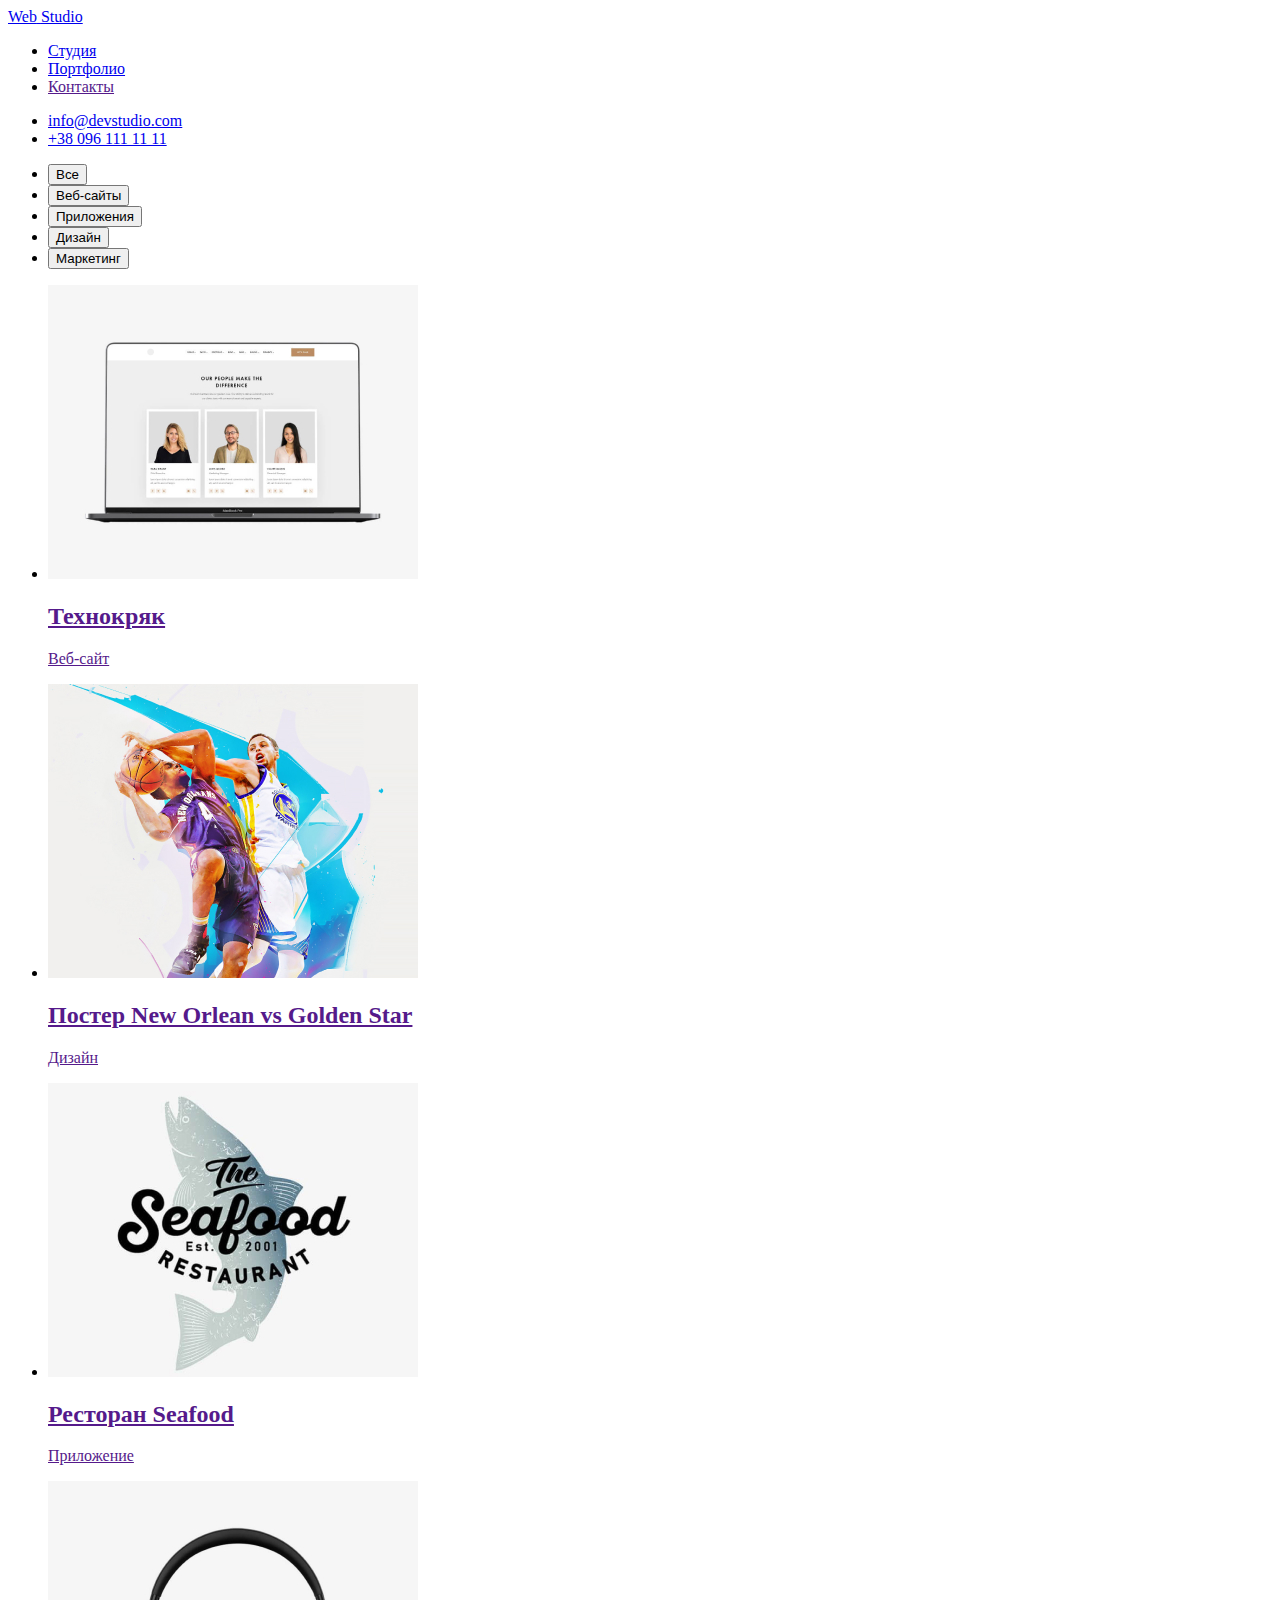
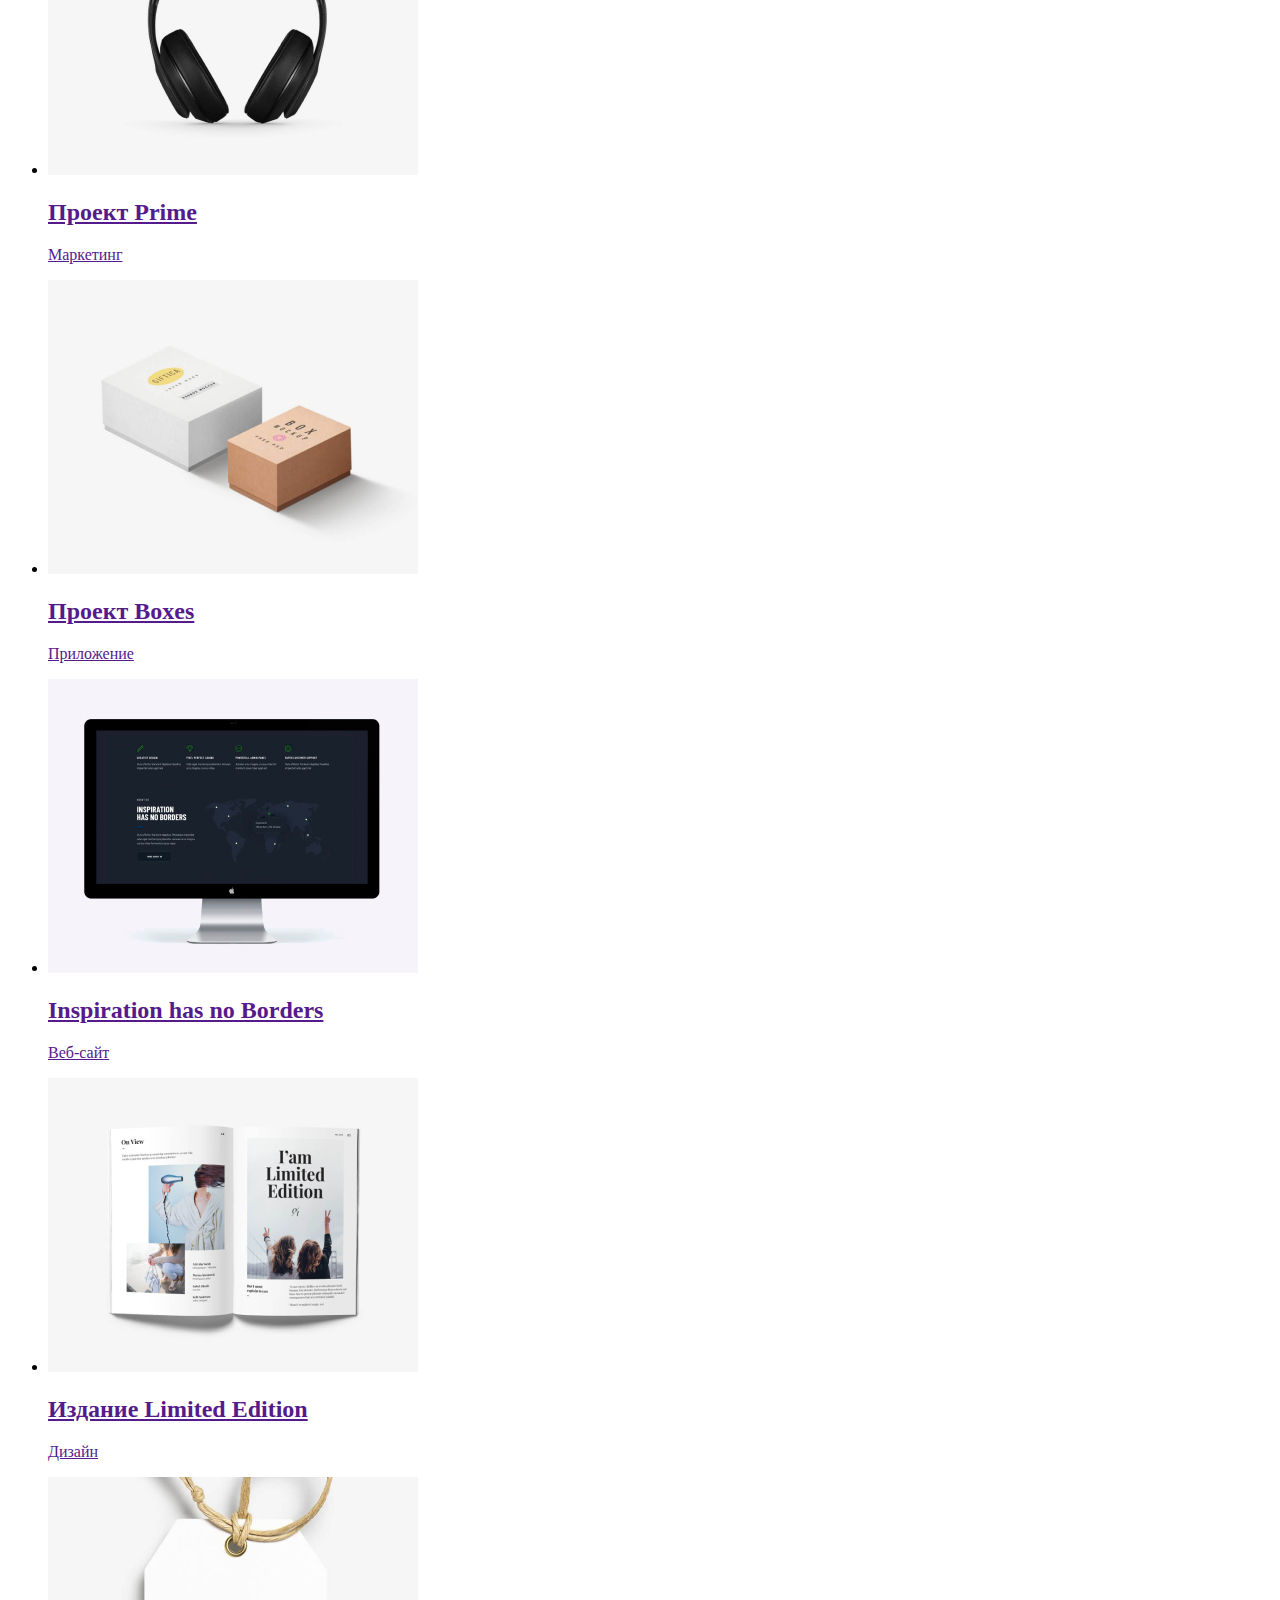
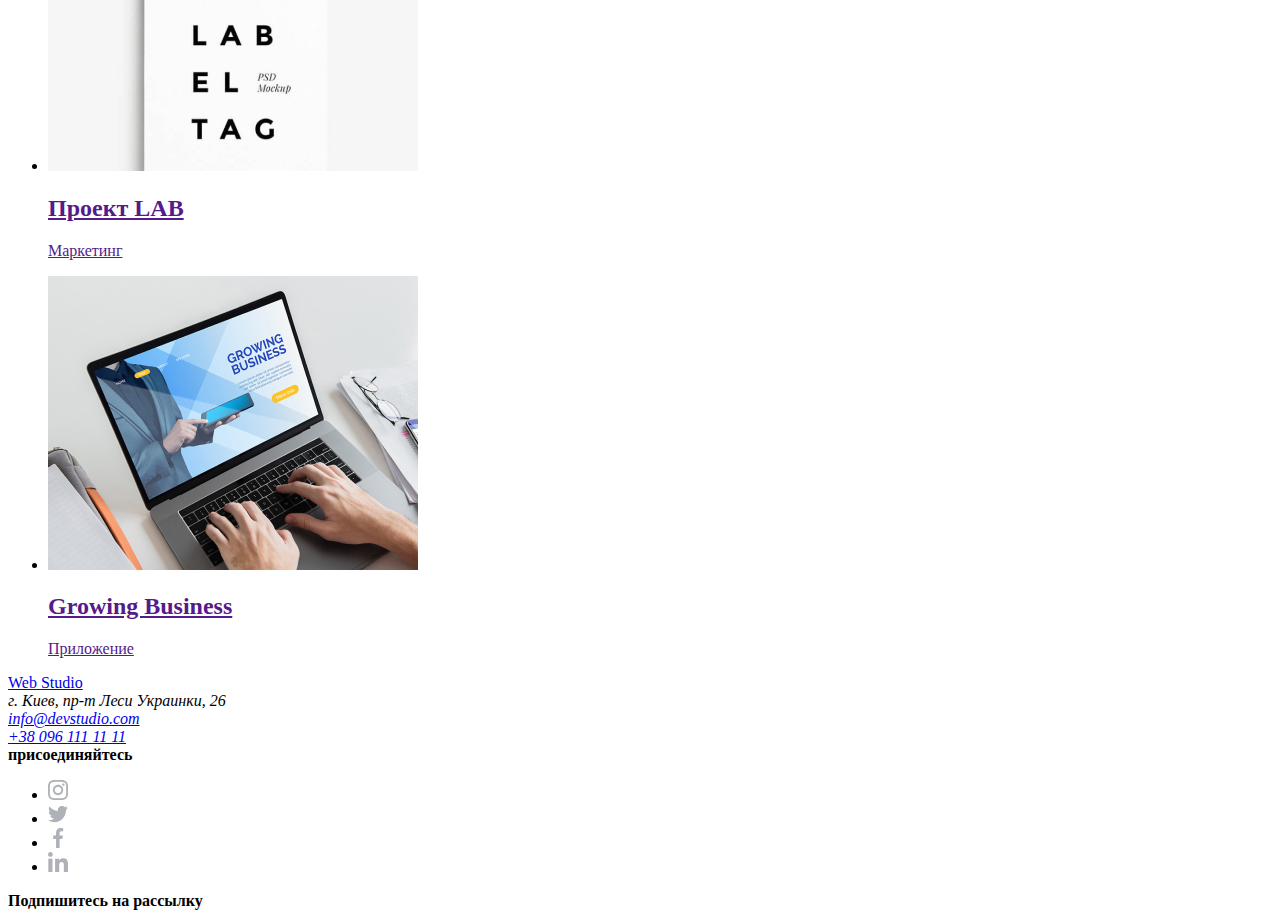
==== portfolio.html @ ca80d42d "Добавляет разметку страницы портфолио" ====
<!DOCTYPE html>
<html lang="ru">
  <head>
    <meta charset="UTF-8" />
    <meta name="viewport" content="width=device-width, initial-scale=1.0" />
    <meta http-equiv="X-UA-Compatible" content="ie=edge" />
    <title>Портфолио</title>
    <link
      href="https://fonts.googleapis.com/css2?family=Raleway:wght@700&family=Roboto:wght@400;500;700;900&display=swap"
      rel="stylesheet"
    />
    <link rel="stylesheet" href="./css/normalize.css" />
    <link rel="stylesheet" href="./css/styles.css" />
  </head>
  <body class="page">
    <!-- Шапка сайта -->
    <header>
      <div class="container main-nav">
        <nav class="header-nav">
          <a href="./index.html" class="logo">
            <span class="web-logo">Web</span>
            <span class="studio-logo">Studio</span>
          </a>
          <ul class="list nav site-nav">
            <li class="item"><a href="./index.html" class="link">Студия</a></li>
            <li class="item">
              <a href="./portfolio.html" class="link current">Портфолио</a>
            </li>
            <li class="item"><a href="" class="link">Контакты</a></li>
          </ul>
        </nav>
        <ul class="list nav contact-nav">
          <li class="item">
            <a
              href="mailto:info@devstudio.com"
              class="link"
              aria-label="envelope"
              >info@devstudio.com</a
            >
          </li>
          <li class="item">
            <a href="tel:+380961111111" class="link" aria-label="mobilephine"
              >+38 096 111 11 11</a
            >
          </li>
        </ul>
      </div>
    </header>

    <!-- Работы -->
    <section class="portfolio">
      <div class="container">
        <h1 class="section-title" hidden>Примеры работ</h1>
        <!-- Фильтр -->
        <ul class="list button-list">
          <li class="button-item">
            <button type="button" class="btn portfolio-button">Все</button>
          </li>
          <li class="button-item">
            <button type="button" class="btn portfolio-button">
              Веб-сайты
            </button>
          </li>
          <li class="button-item">
            <button type="button" class="btn portfolio-button">
              Приложения
            </button>
          </li>
          <li class="button-item">
            <button type="button" class="btn portfolio-button">Дизайн</button>
          </li>
          <li class="button-item">
            <button type="button" class="btn portfolio-button">
              Маркетинг
            </button>
          </li>
        </ul>
        <ul class="list portfolio-list">
          <li class="portfolio-item">
            <a href="" class="item-link">
              <img
                class="portfolio-picture"
                src="./images/portfolio/techno.jpg"
                alt="Технокряк"
                width="370"
              />
              <div class="portfolio-titles">
                <h2 class="item-title">Технокряк</h2>
                <p class="item-specification">Веб-сайт</p>
              </div>
              <!-- <p class="item-description">
                      Технокряк это современная площадка распространения коронавируса.
                      Компании используют эту платформу для цифрового шпионажа и атак на
                      защищённые сервера конкурентов.
                    </p> -->
            </a>
          </li>
          <li class="portfolio-item">
            <a href="" class="item-link">
              <img
                class="portfolio-picture"
                src="./images/portfolio/poster.jpg"
                alt="Постер"
                width="370"
              />
              <div class="portfolio-titles">
                <h2 class="item-title">
                  Постер New Orlean vs Golden Star
                </h2>
                <p class="item-specification">Дизайн</p>
              </div>
              <!-- <p class="item-description">
                      Технокряк это современная площадка распространения коронавируса.
                      Компании используют эту платформу для цифрового шпионажа и атак на
                      защищённые сервера конкурентов.
                    </p> -->
            </a>
          </li>
          <li class="portfolio-item">
            <a href="" class="item-link">
              <img
                class="portfolio-picture"
                src="./images/portfolio/seafood.jpg"
                alt="Ресторан"
                width="370"
              />
              <div class="portfolio-titles">
                <h2 class="item-title">Ресторан Seafood</h2>
                <p class="item-specification">Приложение</p>
              </div>
              <!-- <p class="item-description">
                      Технокряк это современная площадка распространения коронавируса.
                      Компании используют эту платформу для цифрового шпионажа и атак на
                      защищённые сервера конкурентов.
                    </p> -->
            </a>
          </li>
          <li class="portfolio-item">
            <a href="" class="item-link">
              <img
                class="portfolio-picture"
                src="./images/portfolio/prime.jpg"
                alt="Прайм"
                width="370"
              />
              <div class="portfolio-titles">
                <h2 class="item-title">Проект Prime</h2>
                <p class="item-specification">Маркетинг</p>
              </div>
              <!-- <p class="item-description">
                      Технокряк это современная площадка распространения коронавируса.
                      Компании используют эту платформу для цифрового шпионажа и атак на
                      защищённые сервера конкурентов.
                    </p> -->
            </a>
          </li>
          <li class="portfolio-item">
            <a href="" class="item-link">
              <img
                class="portfolio-picture"
                src="./images/portfolio/boxes.jpg"
                alt="Коробки"
                width="370"
              />
              <div class="portfolio-titles">
                <h2 class="item-title">Проект Boxes</h2>
                <p class="item-specification">Приложение</p>
              </div>
              <!-- <p class="item-description">
                      Технокряк это современная площадка распространения коронавируса.
                      Компании используют эту платформу для цифрового шпионажа и атак на
                      защищённые сервера конкурентов.
                    </p> -->
            </a>
          </li>
          <li class="portfolio-item">
            <a href="" class="item-link">
              <img
                class="portfolio-picture"
                src="./images/portfolio/site-inspiration.jpg"
                alt="Веб-сайт"
                width="370"
              />
              <div class="portfolio-titles">
                <h2 class="item-title">
                  Inspiration has no Borders
                </h2>
                <p class="item-specification">Веб-сайт</p>
              </div>
              <!-- <p class="item-description">
                      Технокряк это современная площадка распространения коронавируса.
                      Компании используют эту платформу для цифрового шпионажа и атак на
                      защищённые сервера конкурентов.
                    </p> -->
            </a>
          </li>
          <li class="portfolio-item">
            <a href="" class="item-link">
              <img
                class="portfolio-picture"
                src="./images/portfolio/limited-edition.jpg"
                alt="Издание"
                width="370"
              />
              <div class="portfolio-titles">
                <h2 class="item-title">Издание Limited Edition</h2>
                <p class="item-specification">Дизайн</p>
              </div>
              <!-- <p class="item-description">
                      Технокряк это современная площадка распространения коронавируса.
                      Компании используют эту платформу для цифрового шпионажа и атак на
                      защищённые сервера конкурентов.
                    </p> -->
            </a>
          </li>
          <li class="portfolio-item">
            <a href="" class="item-link">
              <img
                class="portfolio-picture"
                src="./images/portfolio/lab.jpg"
                alt="Проект"
                width="370"
              />
              <div class="portfolio-titles">
                <h2 class="item-title">Проект LAB</h2>
                <p class="item-specification">Маркетинг</p>
              </div>
              <!-- <p class="item-description">
                      Технокряк это современная площадка распространения коронавируса.
                      Компании используют эту платформу для цифрового шпионажа и атак на
                      защищённые сервера конкурентов.
                    </p> -->
            </a>
          </li>
          <li class="portfolio-item">
            <a href="" class="item-link">
              <img
                class="portfolio-picture"
                src="./images/portfolio/business.jpg"
                alt="Приложения-для-бизнеса"
                width="370"
              />
              <div class="portfolio-titles">
                <h2 class="item-title">Growing Business</h2>
                <p class="item-specification">Приложение</p>
              </div>
              <!-- <p class="item-description">
                      Технокряк это современная площадка распространения коронавируса.
                      Компании используют эту платформу для цифрового шпионажа и атак на
                      защищённые сервера конкурентов.
                    </p> -->
            </a>
          </li>
        </ul>
      </div>
    </section>

    <!-- Футер -->
    <footer class="footer">
      <div class="container footer-flex">
        <div class="address">
          <a href="./index.html" class="logo">
            <span class="web-logo">Web</span>
            <span class="studio-logo">Studio</span>
          </a>

          <address class="footer-address">
            <span class="location"> г. Киев, пр-т Леси Украинки, 26</span>
            <br />
            <a
              href="mailto:info@devstudio.com"
              class="link mail-link"
              aria-label="envelope"
              >info@devstudio.com</a
            >
            <br />
            <a href="tel:+380961111111" class="link" aria-label="mobilephine"
              >+38 096 111 11 11</a
            >
          </address>
        </div>
        <div class="join">
          <b class="call-to-action">присоединяйтесь</b>
          <ul class="list socials-list">
            <li class="socials-item">
              <a class="social-link" href=""
                ><img
                  class="social-img"
                  src="./images/social-icons/instagram.svg"
                  alt="Инстаграм"
                  width="20"
              /></a>
            </li>
            <li class="socials-item">
              <a class="social-link" href=""
                ><img
                  class="social-img"
                  src="./images/social-icons/twitter.svg"
                  alt="Твиттер"
                  width="20"
              /></a>
            </li>
            <li class="socials-item">
              <a class="social-link" href=""
                ><img
                  class="social-img"
                  src="./images/social-icons/facebook.svg"
                  alt="Фейсбук"
                  width="20"
              /></a>
            </li>
            <li class="socials-item">
              <a class="social-link" href=""
                ><img
                  class="social-img"
                  src="./images/social-icons/linkedin.svg"
                  alt="Линкедин"
                  width="20"
              /></a>
            </li>
          </ul>
        </div>
        <div class="mailing">
          <b class="call-to-action">Подпишитесь на рассылку</b>
        </div>
      </div>
    </footer>
  </body>
</html>
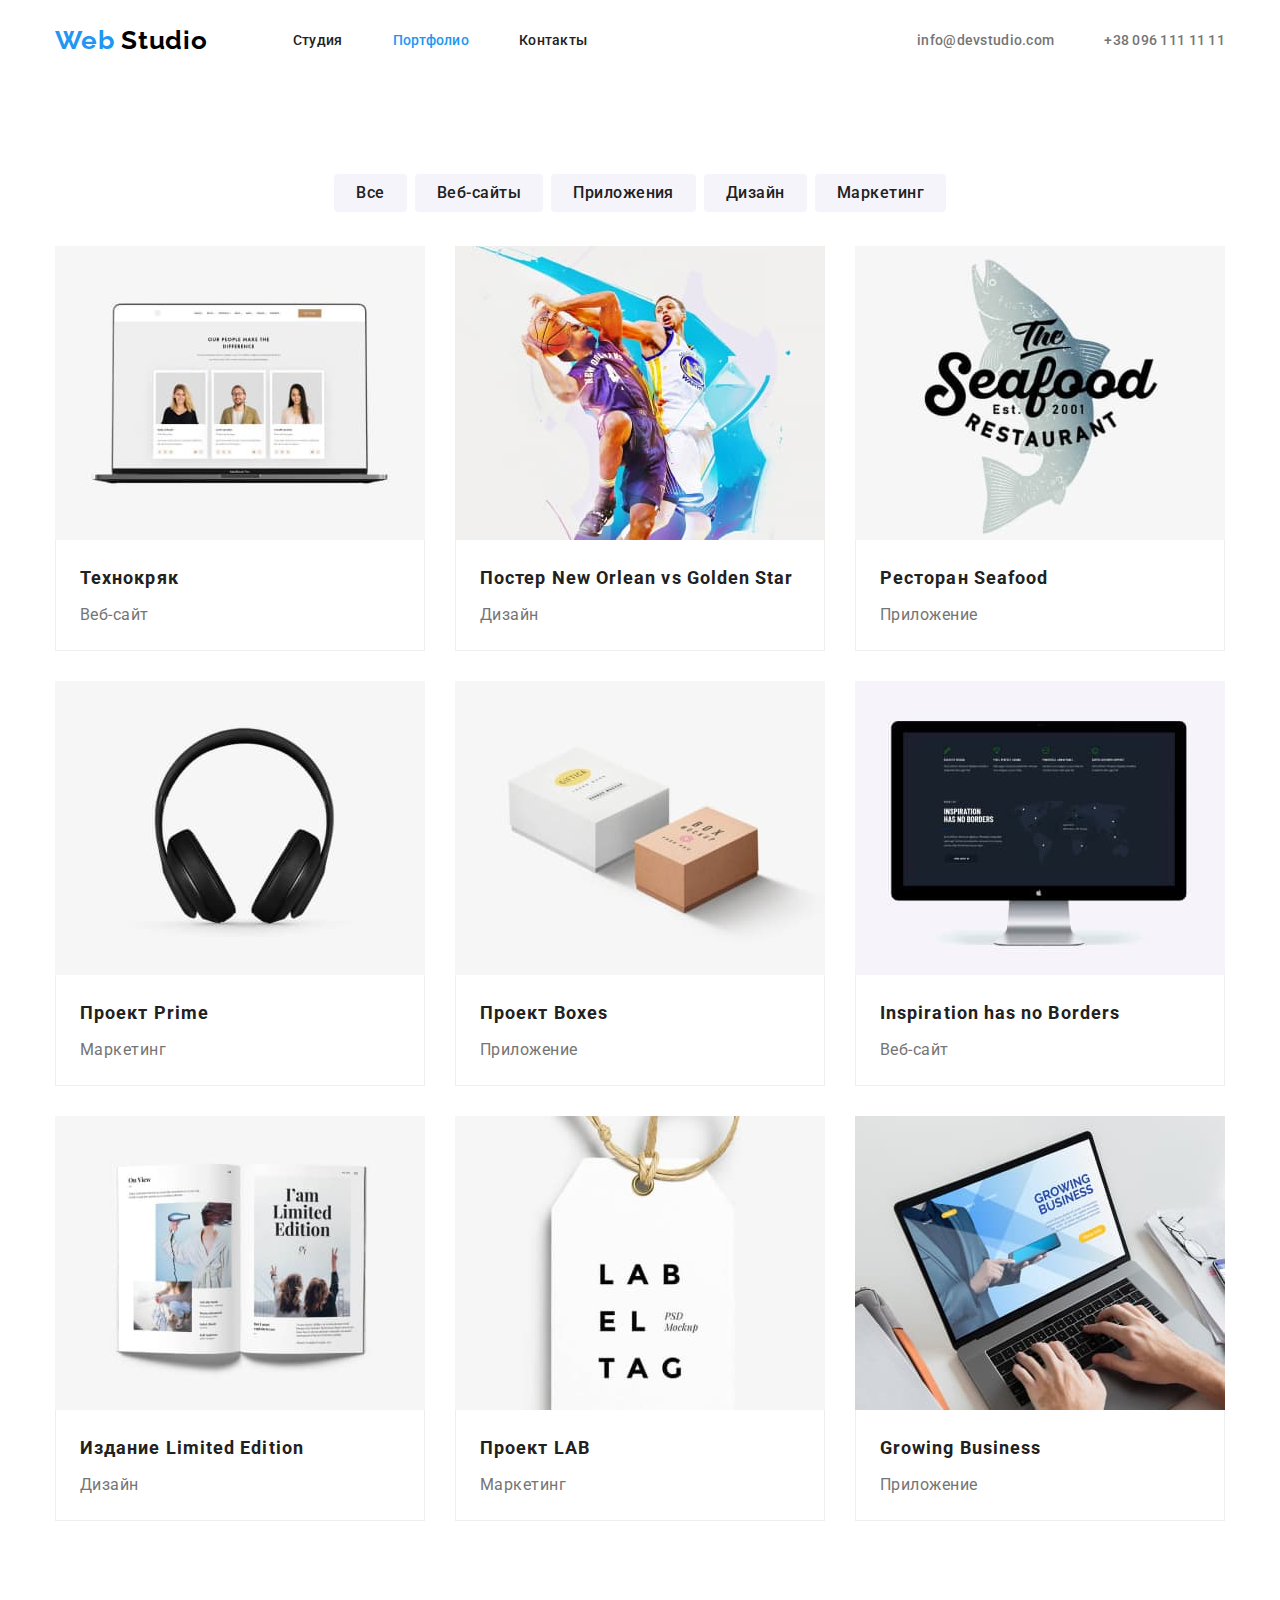
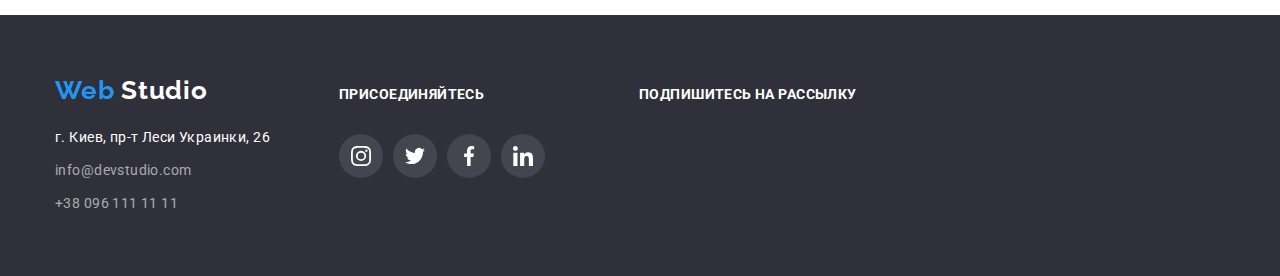
==== commit 3f1d757e: "Добавляет свг спрайт и фон" ====
--- a/portfolio.html
+++ b/portfolio.html
@@ -50,7 +50,7 @@
     <!-- Работы -->
     <section class="portfolio">
       <div class="container">
-        <h1 class="section-title" hidden>Примеры работ</h1>
+        <h1 class="section-title visually-hidden">Примеры работ</h1>
         <!-- Фильтр -->
         <ul class="list button-list">
           <li class="button-item">
@@ -80,7 +80,7 @@
             <a href="" class="item-link">
               <img
                 class="portfolio-picture"
-                src="./images/portfolio/techno.jpg"
+                src="./images/portfolio/technokriak.jpg"
                 alt="Технокряк"
                 width="370"
               />
@@ -99,7 +99,7 @@
             <a href="" class="item-link">
               <img
                 class="portfolio-picture"
-                src="./images/portfolio/poster.jpg"
+                src="./images/portfolio/poster-new-orlean.jpg"
                 alt="Постер"
                 width="370"
               />
@@ -120,7 +120,7 @@
             <a href="" class="item-link">
               <img
                 class="portfolio-picture"
-                src="./images/portfolio/seafood.jpg"
+                src="./images/portfolio/restaurant-seafood.jpg"
                 alt="Ресторан"
                 width="370"
               />
@@ -139,7 +139,7 @@
             <a href="" class="item-link">
               <img
                 class="portfolio-picture"
-                src="./images/portfolio/prime.jpg"
+                src="./images/portfolio/project-prime.jpg"
                 alt="Прайм"
                 width="370"
               />
@@ -158,7 +158,7 @@
             <a href="" class="item-link">
               <img
                 class="portfolio-picture"
-                src="./images/portfolio/boxes.jpg"
+                src="./images/portfolio/project-boxes.jpg"
                 alt="Коробки"
                 width="370"
               />
@@ -177,7 +177,7 @@
             <a href="" class="item-link">
               <img
                 class="portfolio-picture"
-                src="./images/portfolio/site-inspiration.jpg"
+                src="./images/portfolio/inspiration-borders.jpg"
                 alt="Веб-сайт"
                 width="370"
               />
@@ -198,7 +198,7 @@
             <a href="" class="item-link">
               <img
                 class="portfolio-picture"
-                src="./images/portfolio/limited-edition.jpg"
+                src="./images/portfolio/ed-limited-edition.jpg"
                 alt="Издание"
                 width="370"
               />
@@ -217,7 +217,7 @@
             <a href="" class="item-link">
               <img
                 class="portfolio-picture"
-                src="./images/portfolio/lab.jpg"
+                src="./images/portfolio/project-lab.jpg"
                 alt="Проект"
                 width="370"
               />
@@ -236,7 +236,7 @@
             <a href="" class="item-link">
               <img
                 class="portfolio-picture"
-                src="./images/portfolio/business.jpg"
+                src="./images/portfolio/growing-business.jpg"
                 alt="Приложения-для-бизнеса"
                 width="370"
               />
@@ -283,40 +283,32 @@
           <b class="call-to-action">присоединяйтесь</b>
           <ul class="list socials-list">
             <li class="socials-item">
-              <a class="social-link" href=""
-                ><img
-                  class="social-img"
-                  src="./images/social-icons/instagram.svg"
-                  alt="Инстаграм"
-                  width="20"
-              /></a>
+              <a class="social-link" href="">
+                <svg class="social-icon instagram-icon" width="20" height="20">
+                  <use href="./images/sprite.svg#icon-instagram"></use>
+                </svg>
+              </a>
             </li>
             <li class="socials-item">
-              <a class="social-link" href=""
-                ><img
-                  class="social-img"
-                  src="./images/social-icons/twitter.svg"
-                  alt="Твиттер"
-                  width="20"
-              /></a>
+              <a class="social-link" href="">
+                <svg class="social-icon twitter-icon" width="20" height="20">
+                  <use href="./images/sprite.svg#icon-twitter"></use>
+                </svg>
+              </a>
             </li>
             <li class="socials-item">
-              <a class="social-link" href=""
-                ><img
-                  class="social-img"
-                  src="./images/social-icons/facebook.svg"
-                  alt="Фейсбук"
-                  width="20"
-              /></a>
+              <a class="social-link" href="">
+                <svg class="social-icon facebook-icon" width="20" height="20">
+                  <use href="./images/sprite.svg#icon-facebook"></use>
+                </svg>
+              </a>
             </li>
             <li class="socials-item">
-              <a class="social-link" href=""
-                ><img
-                  class="social-img"
-                  src="./images/social-icons/linkedin.svg"
-                  alt="Линкедин"
-                  width="20"
-              /></a>
+              <a class="social-link" href="">
+                <svg class="social-icon linkedin-icon" width="20" height="20">
+                  <use href="./images/sprite.svg#icon-linkedin"></use>
+                </svg>
+              </a>
             </li>
           </ul>
         </div>
--- a/css/styles.css
+++ b/css/styles.css
@@ -0,0 +1,648 @@
+:root {
+  --primary-text-color: #757575;
+  --title-text-color: #212121;
+  --accent-color: #2196f3;
+  --accent-text-color: #ffffff;
+  --black-logo-color: #000000;
+  --button-color: #f5f4fa;
+  --background-color: #2f303a;
+  --border-color: #eeeeee;
+  --features-background-color: #f5f4fa;
+  --icon-color: #afb1b8;
+}
+
+html {
+  box-sizing: border-box;
+}
+
+*,
+*::before,
+*::after {
+  box-sizing: inherit;
+}
+
+.page {
+  background-color: var(--accent-text-color);
+  color: var(--primary-text-color);
+
+  font-family: Roboto, sans-serif;
+  font-style: normal;
+  font-weight: 400;
+  font-size: 14px;
+  line-height: 1.714;
+  letter-spacing: 0.03em;
+}
+
+.list {
+  padding: 0;
+  margin: 0;
+  list-style: none;
+}
+
+.container {
+  width: 1200px;
+  padding-left: 15px;
+  padding-right: 15px;
+  margin-left: auto;
+  margin-right: auto;
+}
+
+.visually-hidden {
+  position: absolute;
+  width: 1px;
+  height: 1px;
+  margin: -1px;
+  border: 0;
+  padding: 0;
+  clip: rect(0 0 0 0);
+  overflow: hidden;
+}
+
+/* Section */
+.section {
+  padding-top: 94px;
+  padding-bottom: 94px;
+}
+
+.section-title {
+  margin-top: 0;
+  margin-bottom: 50px;
+
+  color: var(--title-text-color);
+  font-weight: 700;
+  font-size: 36px;
+  line-height: 1.16;
+  text-align: center;
+  letter-spacing: 0.03em;
+}
+
+.title {
+  color: var(--title-text-color);
+  font-weight: 700;
+  font-size: 14px;
+  line-height: 1.143;
+  letter-spacing: 0.03em;
+}
+
+/* Page header */
+
+/* Main nav */
+.header-nav,
+.main-nav {
+  display: flex;
+  align-items: center;
+}
+
+/* Logo */
+.logo {
+  font-family: Raleway, sans-serif;
+  font-style: normal;
+  font-weight: 700;
+  font-size: 26px;
+  line-height: 1.192;
+  letter-spacing: 0.03em;
+  text-decoration: none;
+}
+.web-logo {
+  color: var(--accent-color);
+}
+.studio-logo {
+  color: var(--black-logo-color);
+}
+
+/* Site nav */
+.nav {
+  font-weight: 500;
+  font-size: 14px;
+  line-height: 1.143;
+  letter-spacing: 0.02em;
+}
+
+.site-nav {
+  display: flex;
+  margin-left: 85px;
+}
+
+.site-nav .item:not(:last-child) {
+  margin-right: 50px;
+}
+
+.site-nav .link:hover,
+.site-nav .link:focus,
+.contact-nav .link:hover,
+.contact-nav .link:focus {
+  color: var(--accent-color);
+}
+
+.site-nav .link {
+  display: block;
+  padding-top: 32px;
+  padding-bottom: 32px;
+
+  color: var(--title-text-color);
+  text-decoration: none;
+}
+
+.site-nav .link.current {
+  color: var(--accent-color);
+}
+
+.contact-nav .link {
+  display: flex;
+  align-items: center;
+  color: var(--primary-text-color);
+  text-decoration: none;
+}
+
+.contact-nav {
+  display: flex;
+  margin-left: auto;
+}
+
+.contact-nav .item:not(:last-child) {
+  margin-right: 50px;
+}
+
+.email-link-icon {
+  width: 16px;
+  height: 11.2px;
+  margin-right: 10px;
+  fill: currentColor;
+}
+
+.phone-link-icon {
+  width: 10px;
+  height: 14.94px;
+  margin-right: 10px;
+  fill: currentColor;
+}
+
+/* Hero */
+
+.hero {
+  padding-top: 200px;
+  padding-bottom: 200px;
+
+  text-align: center;
+}
+
+.hero-overlay {
+  max-width: 1600px;
+  height: 600px;
+  margin-left: auto;
+  margin-right: auto;
+  background-color: var(--background-color);
+  background-image: linear-gradient(
+      to right,
+      rgba(47, 48, 58, 0.8),
+      rgba(47, 48, 58, 0.8)
+    ),
+    url(../images/header/header-img.jpg);
+  background-repeat: no-repeat;
+  background-size: cover;
+  background-position: center;
+}
+
+.hero-title {
+  margin-top: 0;
+  margin-bottom: 30px;
+
+  color: var(--accent-text-color);
+  font-weight: 900;
+  font-size: 44px;
+  line-height: 1.364;
+  letter-spacing: 0.06em;
+  text-transform: uppercase;
+}
+
+/* Button */
+.btn {
+  display: inline-block;
+  border-radius: 4px;
+  border: none;
+  min-width: 200px;
+  padding: 10px 32px;
+  cursor: pointer;
+
+  background-color: var(--accent-color);
+  color: var(--accent-text-color);
+  font-family: Roboto, sans-serif;
+  font-style: normal;
+  font-weight: 700;
+  font-size: 16px;
+  line-height: 1.875;
+  letter-spacing: 0.06em;
+  text-align: center;
+  text-decoration: none;
+}
+
+/* Features */
+
+.feature-section {
+  padding-top: 94px;
+}
+
+.features-list {
+  display: flex;
+}
+
+.features-item {
+  width: calc((100% - 90px) / 4);
+}
+
+.features-item:not(:last-child) {
+  margin-right: 30px;
+}
+
+.textbox-features {
+  padding-top: 30px;
+}
+
+.features-icon-container {
+  display: flex;
+  height: 120px;
+  justify-content: center;
+  align-items: center;
+  background-color: var(--button-color);
+}
+
+/* .features-item::before {
+  display: block;
+  height: 120px;
+  content: '';
+  background-color: var(--button-color);
+  background-repeat: no-repeat;
+  background-position: center;
+  border-radius: 4px;
+}
+
+.icon-antenna::before {
+  background-image: url(../images/antenna.svg);
+}
+
+.icon-clock::before {
+  background-image: url(../images/clock.svg);
+}
+
+.icon-diagram::before {
+  background-image: url(../images/diagram.svg);
+}
+
+.icon-astronaut::before {
+  background-image: url(../images/astronaut.svg);
+} */
+
+.features-list .title {
+  margin-top: 0;
+  margin-bottom: 10px;
+  text-transform: uppercase;
+}
+
+.description-features {
+  margin-top: 0;
+  margin-bottom: 0;
+}
+
+/* Products */
+
+.product-item {
+  width: calc((100% - 60px) / 3);
+}
+
+.product-item:not(:last-child) {
+  margin-right: 30px;
+}
+
+.product-picture {
+  display: block;
+}
+
+.product-list {
+  display: flex;
+}
+
+.product-list .title {
+  margin-top: 0;
+  margin-bottom: 0;
+  padding-top: 27px;
+  padding-bottom: 27px;
+
+  background-color: var(--primary-text-color);
+  color: var(--accent-text-color);
+  text-align: center;
+  text-transform: uppercase;
+}
+
+/* Team */
+
+.team-item {
+  width: calc((100% - 90px) / 4);
+
+  background-color: var(--accent-text-color);
+  border-radius: 0px 0px 4px 4px;
+  box-shadow: 0px 1px 3px rgba(0, 0, 0, 0.12), 0px 1px 1px rgba(0, 0, 0, 0.14),
+    0px 2px 1px rgba(0, 0, 0, 0.2);
+}
+
+.team-section {
+  background-color: var(--button-color);
+}
+
+.team-list {
+  display: flex;
+}
+
+.team-item:not(:last-child) {
+  margin-right: 30px;
+}
+
+.team-picture {
+  display: block;
+}
+
+.team-description-position {
+  padding: 30px 32px 24px;
+}
+
+.team-description,
+.team-list .title {
+  font-size: 16px;
+  line-height: 1.188;
+  letter-spacing: 0.03em;
+  text-align: center;
+}
+
+.team-list .title {
+  margin-top: 0;
+  margin-bottom: 10px;
+  font-weight: 500;
+}
+
+.team-description {
+  margin-top: 0;
+  margin-bottom: 16px;
+}
+
+/* Social Links */
+
+.socials-list {
+  display: flex;
+}
+
+.social-link {
+  display: flex;
+  justify-content: center;
+  align-items: center;
+  width: 44px;
+  height: 44px;
+  /* padding-top: 12px;
+  padding-bottom: 12px; */
+  /* background: rgba(255, 255, 255, 0.1); */
+  color: var(--icon-color);
+  border-radius: 50%;
+}
+
+.social-link:hover,
+.social-link:focus {
+  color: var(--accent-text-color);
+  background-color: var(--accent-color);
+}
+
+.social-icon {
+  fill: currentColor;
+}
+
+.socials-item {
+  width: calc((100% - 30px) / 4);
+  justify-content: center;
+}
+
+.socials-item:not(:last-child) {
+  margin-right: 10px;
+}
+
+/* Clients */
+.clients-list {
+  display: flex;
+}
+
+.clients-item {
+  width: calc((100% - 150px) / 6);
+  border-radius: 4px;
+}
+
+.clients-item:not(:last-child) {
+  margin-right: 30px;
+}
+
+.clients-link {
+  display: flex;
+  justify-content: center;
+  align-items: center;
+  width: 170px;
+  height: 90px;
+
+  color: var(--icon-color);
+  border: 1px solid var(--icon-color);
+  border-radius: 4px;
+}
+
+.clients-link:hover {
+  color: var(--accent-color);
+  border: 1px solid var(--accent-color);
+}
+
+.clients-icon {
+  fill: currentColor;
+}
+
+/* Footer */
+
+.footer {
+  background-color: var(--background-color);
+}
+
+.footer-flex {
+  display: flex;
+  padding-top: 60px;
+  padding-bottom: 60px;
+  align-items: baseline;
+}
+
+.footer .studio-logo {
+  color: var(--accent-text-color);
+}
+
+/* Address */
+.address {
+  margin-right: 69px;
+}
+
+.footer .logo {
+  display: block;
+  margin-bottom: 20px;
+}
+
+.footer-address {
+  font-style: normal;
+  font-weight: 400;
+  font-size: 14px;
+  line-height: 1.714;
+  letter-spacing: 0.03em;
+}
+
+.location {
+  display: inline-block;
+  margin-bottom: 9px;
+  color: var(--accent-text-color);
+}
+
+.footer-address .link {
+  color: rgba(255, 255, 255, 0.6);
+  text-decoration: none;
+}
+
+.footer-address .mail-link {
+  display: inline-block;
+  margin-bottom: 9px;
+}
+.join {
+  margin-right: 94px;
+}
+
+.footer .social-link {
+  color: var(--accent-text-color);
+  background-color: rgba(255, 255, 255, 0.1);
+}
+
+.footer .social-link:hover {
+  background-color: var(--accent-color);
+}
+
+/* Form */
+.call-to-action {
+  display: inline-block;
+  margin-bottom: 32px;
+  color: var(--accent-text-color);
+  background-color: var(--background-color);
+  line-height: 1.143;
+  text-transform: uppercase;
+}
+
+/* Portfolio page*/
+
+.portfolio {
+  padding-top: 94px;
+  padding-bottom: 94px;
+}
+
+/* Portfolio filter */
+
+.button-list {
+  display: flex;
+  justify-content: center;
+  margin-bottom: 34px;
+}
+
+.button-item:not(:last-child) {
+  margin-right: 8px;
+}
+
+.button-item:hover,
+.button-item:focus {
+  box-shadow: 0px 3px 1px rgba(0, 0, 0, 0.1), 0px 1px 2px rgba(0, 0, 0, 0.08),
+    0px 2px 2px rgba(0, 0, 0, 0.12);
+}
+
+.portfolio-button {
+  padding: 6px 22px;
+  min-width: 73px;
+
+  background-color: var(--button-color);
+  color: var(--title-text-color);
+  font-weight: 500;
+  line-height: 1.62;
+  letter-spacing: 0.03em;
+
+  /* outline: 1px solid tomato; */
+}
+
+.portfolio-button:hover,
+.portfolio-button:focus {
+  background-color: var(--accent-color);
+  color: var(--accent-text-color);
+}
+
+/* Works */
+.item-link {
+  text-decoration: none;
+}
+
+.portfolio-list {
+  display: flex;
+  flex-wrap: wrap;
+}
+
+.portfolio-item {
+  width: calc((100% - 60px) / 3);
+  /* padding-bottom: 20px; */
+}
+
+.portfolio-item:not(:nth-child(3n)) {
+  margin-right: 30px;
+}
+
+.portfolio-item:not(:nth-last-child(-n + 3)) {
+  margin-bottom: 30px;
+}
+
+.portfolio-item:hover,
+.portfolio-item:focus {
+  box-shadow: 0px 1px 1px rgba(0, 0, 0, 0.12), 0px 4px 4px rgba(0, 0, 0, 0.06),
+    1px 4px 6px rgba(0, 0, 0, 0.16);
+}
+
+.portfolio-titles {
+  padding: 20px 24px;
+  border: 1px solid var(--border-color);
+  border-top: none;
+}
+
+/* .portfolio-list-item:nth-last-child(-n + 3) {
+  margin-bottom: 0;
+} */
+
+.portfolio-picture {
+  display: block;
+}
+
+.item-title {
+  margin-top: 0;
+  margin-bottom: 4px;
+
+  color: var(--title-text-color);
+  font-weight: 700;
+  font-size: 18px;
+  line-height: 2;
+  letter-spacing: 0.06em;
+}
+
+.item-specification {
+  margin-top: 0;
+  margin-bottom: 0;
+
+  color: var(--primary-text-color);
+  font-weight: 400;
+  font-size: 16px;
+  line-height: 1.875;
+  letter-spacing: 0.03em;
+}
+
+.item-description {
+  background-color: var(--accent-color);
+  color: var(--accent-text-color);
+  font-weight: 400;
+  font-size: 18px;
+  line-height: 1.556;
+  letter-spacing: 0.03em;
+}
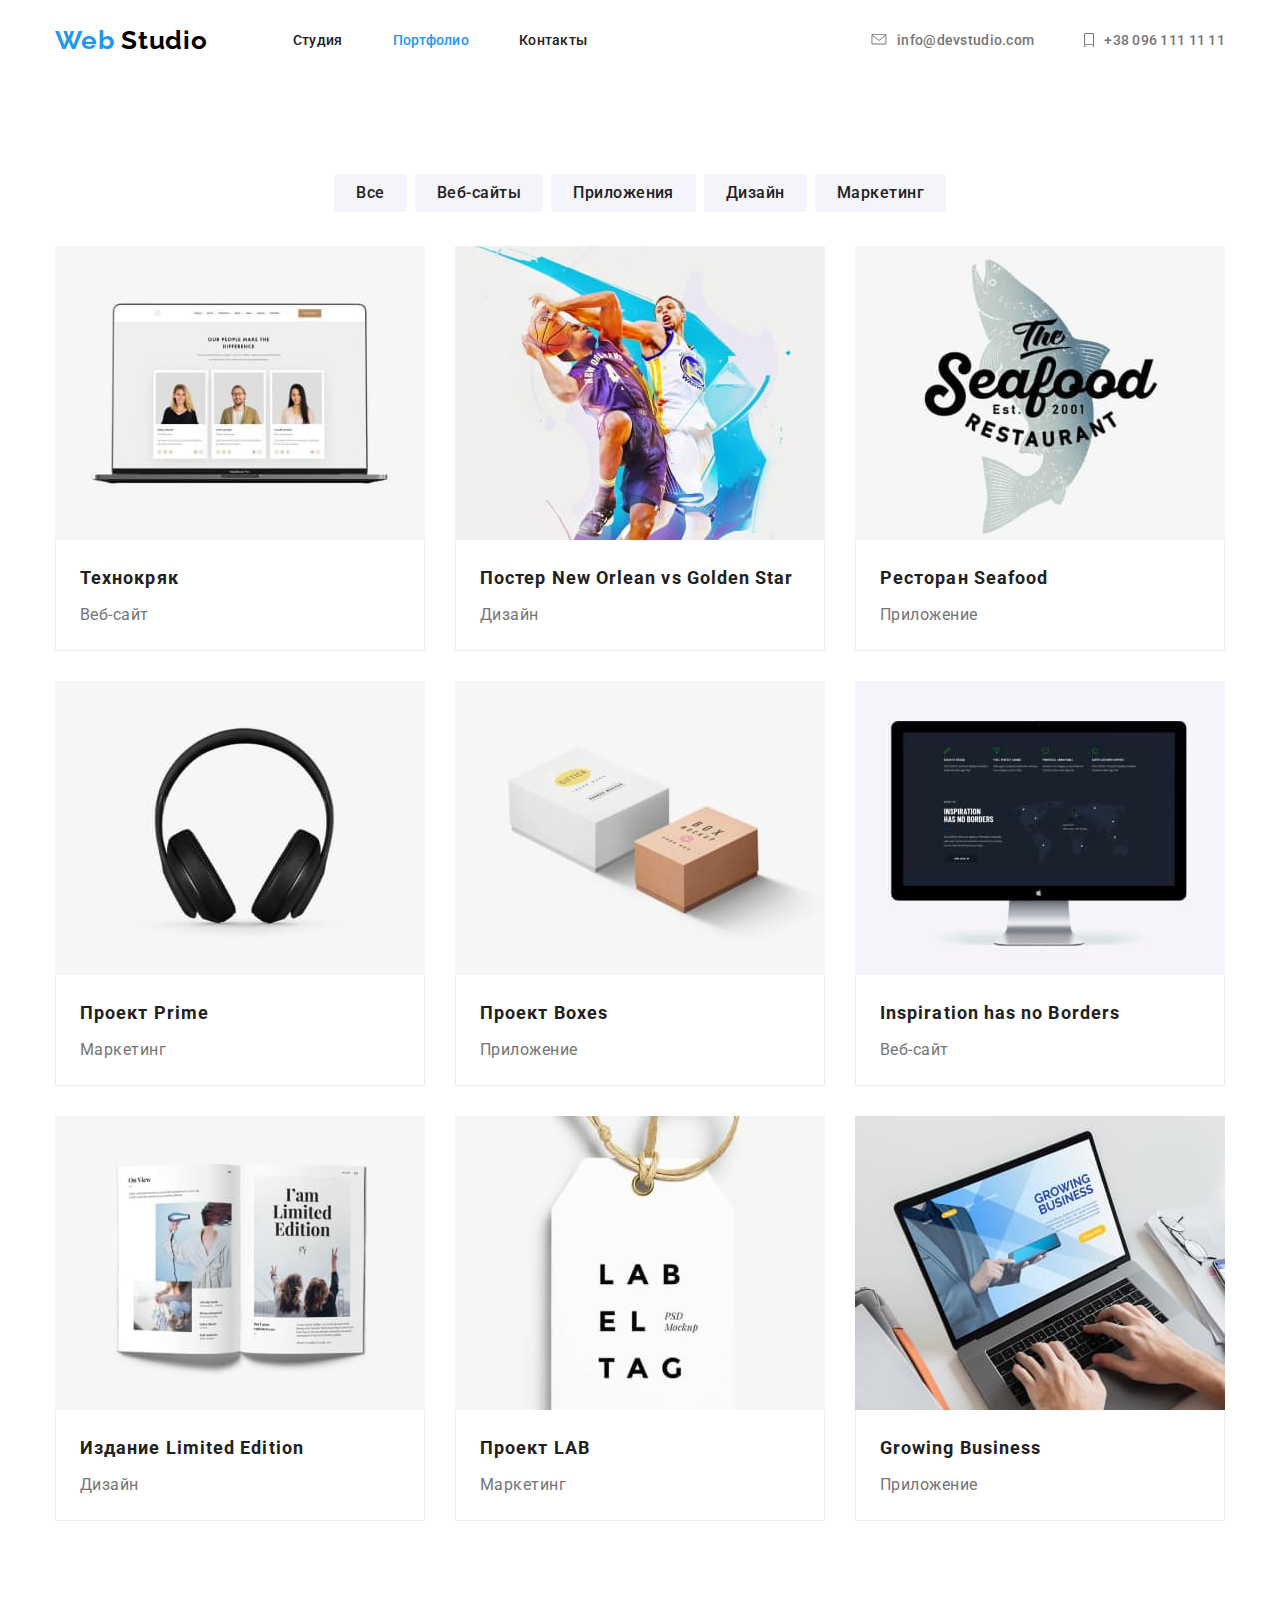
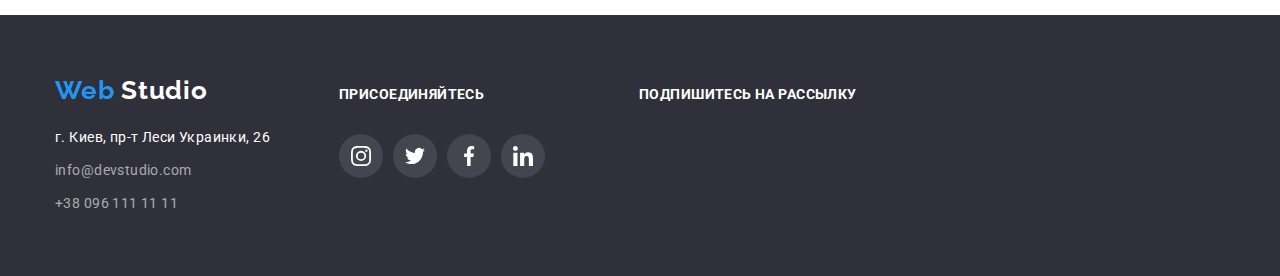
==== commit a1a9adab: "Добавляет фокус на кнопки" ====
--- a/portfolio.html
+++ b/portfolio.html
@@ -35,11 +35,15 @@
               href="mailto:info@devstudio.com"
               class="link"
               aria-label="envelope"
+              ><svg class="email-link-icon">
+                <use href="./images/sprite.svg#icon-envelope"></use></svg
               >info@devstudio.com</a
             >
           </li>
           <li class="item">
             <a href="tel:+380961111111" class="link" aria-label="mobilephine"
+              ><svg class="phone-link-icon">
+                <use href="./images/sprite.svg#icon-smartphone"></use></svg
               >+38 096 111 11 11</a
             >
           </li>
--- a/css/styles.css
+++ b/css/styles.css
@@ -447,7 +447,8 @@
   border-radius: 4px;
 }
 
-.clients-link:hover {
+.clients-link:hover,
+.clients-link:focus {
   color: var(--accent-color);
   border: 1px solid var(--accent-color);
 }
@@ -515,7 +516,8 @@
   background-color: rgba(255, 255, 255, 0.1);
 }
 
-.footer .social-link:hover {
+.footer .social-link:hover,
+.footer .social-link:focus {
   background-color: var(--accent-color);
 }
 
@@ -548,12 +550,6 @@
   margin-right: 8px;
 }
 
-.button-item:hover,
-.button-item:focus {
-  box-shadow: 0px 3px 1px rgba(0, 0, 0, 0.1), 0px 1px 2px rgba(0, 0, 0, 0.08),
-    0px 2px 2px rgba(0, 0, 0, 0.12);
-}
-
 .portfolio-button {
   padding: 6px 22px;
   min-width: 73px;
@@ -571,6 +567,8 @@
 .portfolio-button:focus {
   background-color: var(--accent-color);
   color: var(--accent-text-color);
+  box-shadow: 0px 3px 1px rgba(0, 0, 0, 0.1), 0px 1px 2px rgba(0, 0, 0, 0.08),
+    0px 2px 2px rgba(0, 0, 0, 0.12);
 }
 
 /* Works */
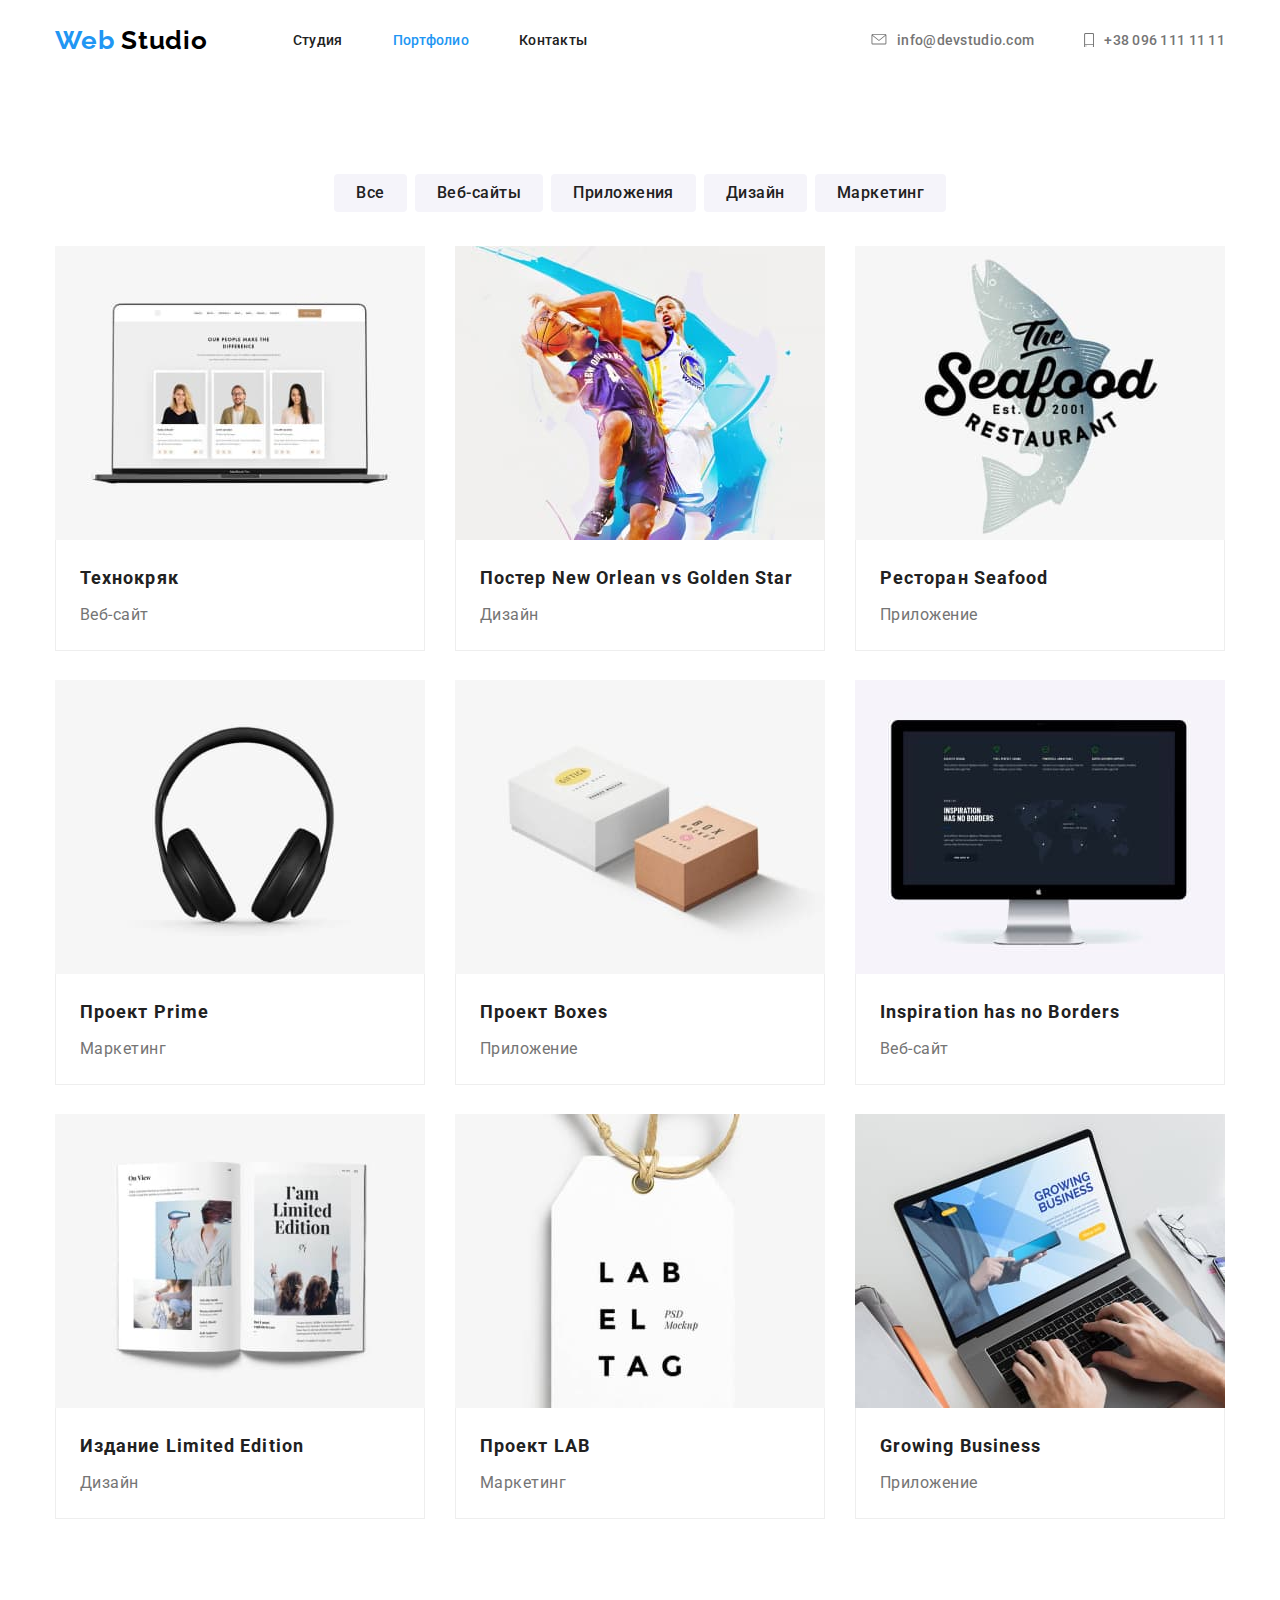
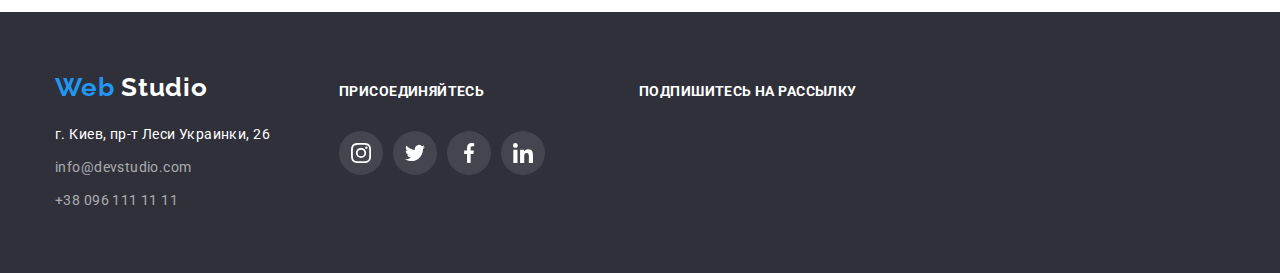
==== commit aeb0952a: "Добавляет фокус на элементы" ====
--- a/portfolio.html
+++ b/portfolio.html
@@ -79,9 +79,11 @@
             </button>
           </li>
         </ul>
+
+        <!-- Карточки -->
         <ul class="list portfolio-list">
           <li class="portfolio-item">
-            <a href="" class="item-link">
+            <a class="portfolio-item-link item-link" href="">
               <img
                 class="portfolio-picture"
                 src="./images/portfolio/technokriak.jpg"
@@ -100,7 +102,7 @@
             </a>
           </li>
           <li class="portfolio-item">
-            <a href="" class="item-link">
+            <a href="" class="portfolio-item-link item-link">
               <img
                 class="portfolio-picture"
                 src="./images/portfolio/poster-new-orlean.jpg"
@@ -121,7 +123,7 @@
             </a>
           </li>
           <li class="portfolio-item">
-            <a href="" class="item-link">
+            <a href="" class="portfolio-item-link item-link">
               <img
                 class="portfolio-picture"
                 src="./images/portfolio/restaurant-seafood.jpg"
@@ -140,7 +142,7 @@
             </a>
           </li>
           <li class="portfolio-item">
-            <a href="" class="item-link">
+            <a href="" class="portfolio-item-link item-link">
               <img
                 class="portfolio-picture"
                 src="./images/portfolio/project-prime.jpg"
@@ -159,7 +161,7 @@
             </a>
           </li>
           <li class="portfolio-item">
-            <a href="" class="item-link">
+            <a href="" class="portfolio-item-link item-link">
               <img
                 class="portfolio-picture"
                 src="./images/portfolio/project-boxes.jpg"
@@ -178,7 +180,7 @@
             </a>
           </li>
           <li class="portfolio-item">
-            <a href="" class="item-link">
+            <a href="" class="portfolio-item-link item-link">
               <img
                 class="portfolio-picture"
                 src="./images/portfolio/inspiration-borders.jpg"
@@ -199,7 +201,7 @@
             </a>
           </li>
           <li class="portfolio-item">
-            <a href="" class="item-link">
+            <a href="" class="portfolio-item-link item-link">
               <img
                 class="portfolio-picture"
                 src="./images/portfolio/ed-limited-edition.jpg"
@@ -218,7 +220,7 @@
             </a>
           </li>
           <li class="portfolio-item">
-            <a href="" class="item-link">
+            <a href="" class="portfolio-item-link item-link">
               <img
                 class="portfolio-picture"
                 src="./images/portfolio/project-lab.jpg"
@@ -237,7 +239,7 @@
             </a>
           </li>
           <li class="portfolio-item">
-            <a href="" class="item-link">
+            <a href="" class="portfolio-item-link item-link">
               <img
                 class="portfolio-picture"
                 src="./images/portfolio/growing-business.jpg"
--- a/css/styles.css
+++ b/css/styles.css
@@ -572,9 +572,6 @@
 }
 
 /* Works */
-.item-link {
-  text-decoration: none;
-}
 
 .portfolio-list {
   display: flex;
@@ -594,11 +591,29 @@
   margin-bottom: 30px;
 }
 
-.portfolio-item:hover,
-.portfolio-item:focus {
+.portfolio-item-link {
+  display: block;
+  width: 370px;
+  height: 404px;
+  text-decoration: none;
+}
+
+.portfolio-item:hover {
   box-shadow: 0px 1px 1px rgba(0, 0, 0, 0.12), 0px 4px 4px rgba(0, 0, 0, 0.06),
     1px 4px 6px rgba(0, 0, 0, 0.16);
 }
+
+.portfolio-item-link:focus {
+  box-shadow: 0px 1px 1px rgba(0, 0, 0, 0.12), 0px 4px 4px rgba(0, 0, 0, 0.06),
+    1px 4px 6px rgba(0, 0, 0, 0.16);
+}
+
+/* .portfolio-item-link:hover .card,
+.portfolio-item-link:focus .card {
+  box-shadow: 0px 1px 1px rgba(0, 0, 0, 0.12), 0px 4px 4px rgba(0, 0, 0, 0.06),
+    1px 4px 6px rgba(0, 0, 0, 0.16);
+  outline: none;
+} */
 
 .portfolio-titles {
   padding: 20px 24px;
